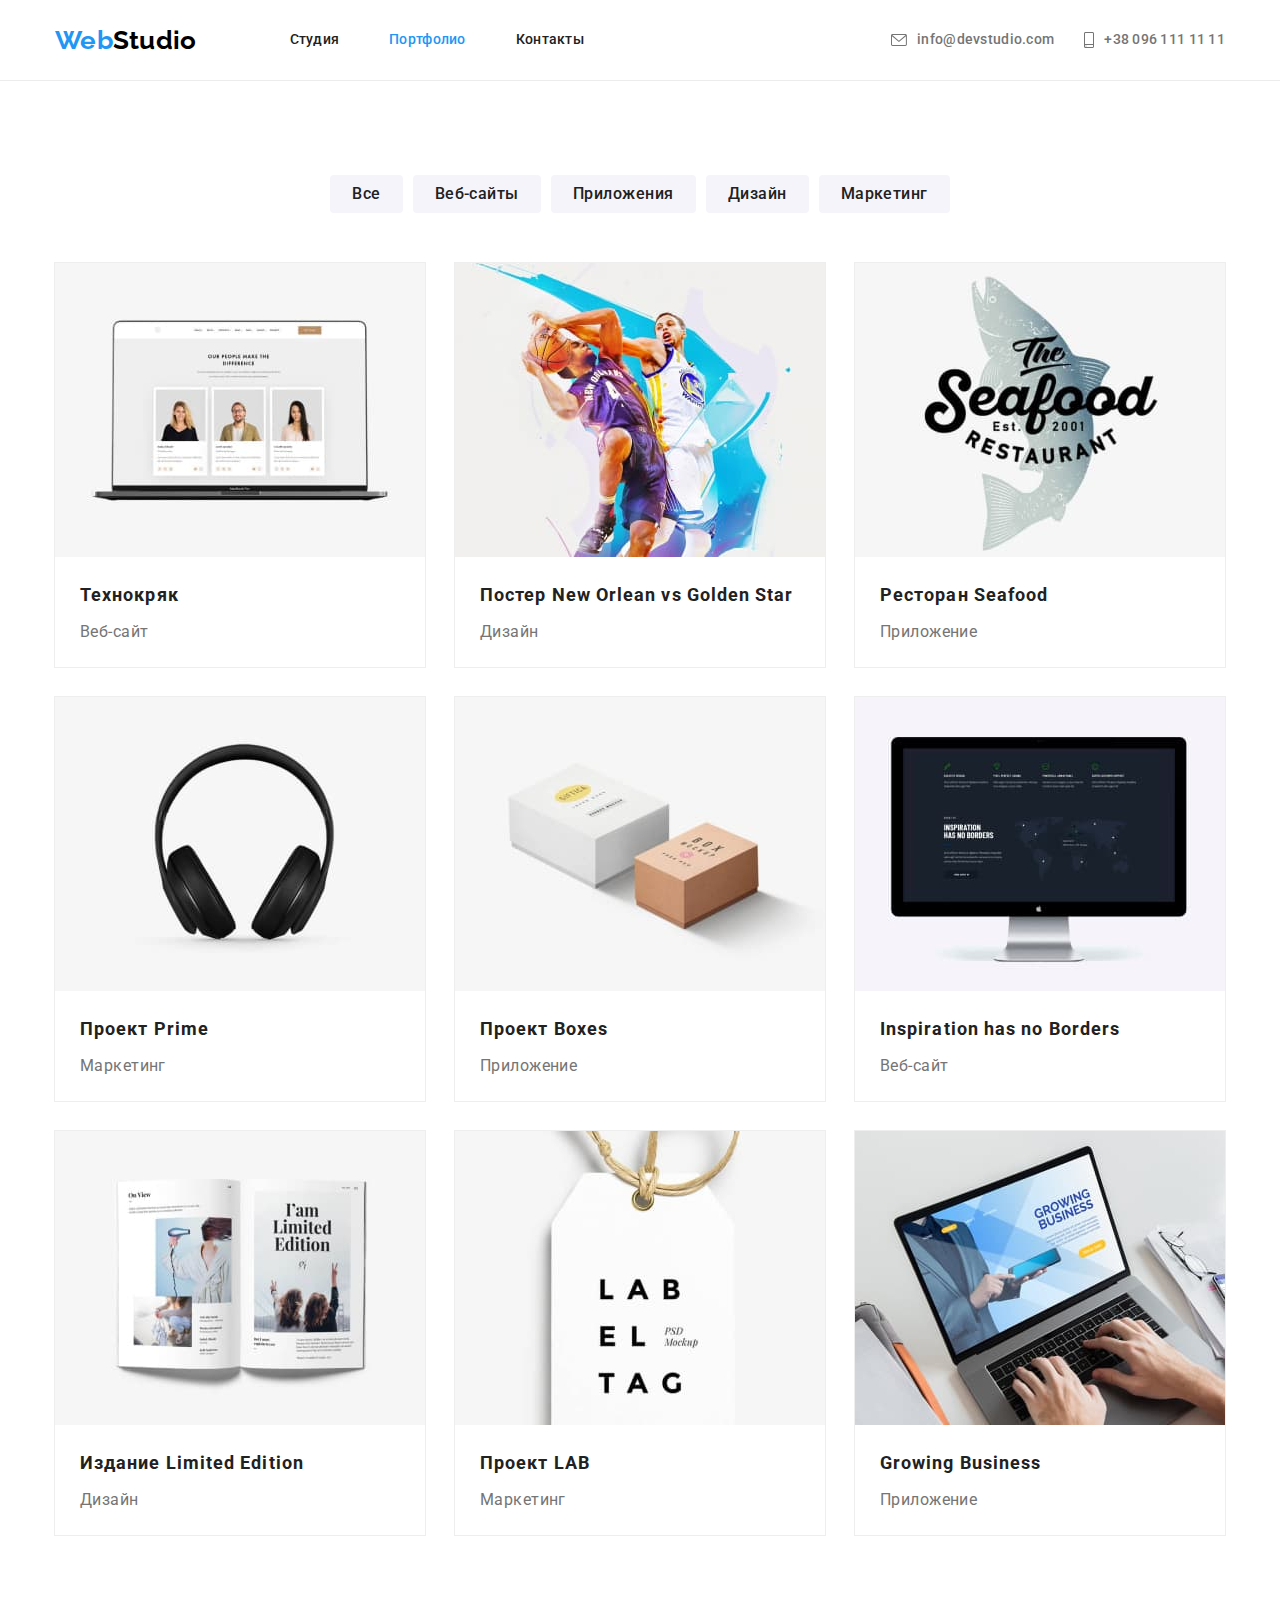
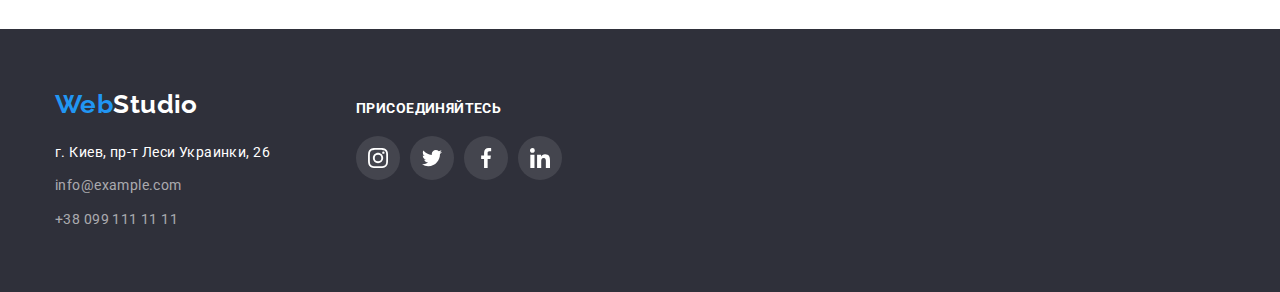
==== portfolio.html @ 7ec373a8 "Initial commit" ====
<!DOCTYPE html>
<html lang="ru">
<head>
    <meta charset="UTF-8">
    <meta http-equiv="X-UA-Compatible" content="IE=edge">
    <meta name="viewport" content="width=device-width, initial-scale=1.0">
    <title>Document</title>
    <!-- Шрифти -->
    <link rel="preconnect" href="https://fonts.googleapis.com">
    <link rel="preconnect" href="https://fonts.gstatic.com" crossorigin>
    <link href="https://fonts.googleapis.com/css2?family=Raleway:wght@700&family=Roboto:wght@400;500;700;900&display=swap"
    rel="stylesheet">
    <link rel="stylesheet" href="https://cdnjs.cloudflare.com/ajax/libs/modern-normalize/1.1.0/modern-normalize.min.css">
    <link rel="stylesheet" href="./css/styles.css">
</head>
<body>
    <!-- Секція Header -->
    <header class="header header-portfolio">
        <div class="header-container container">
            <nav class="header-nav">
            <a class="logo-link link" href="/"> Web<span class="logo-part">Studio</span></a>
             <ul class="header-list list">
                <li class="header-list-item">
                    <a class="header-link link" href="./index.html">Студия</a>
                </li>
                <li class="header-list-item">
                    <a class="header-link link current" href="./portfolio.html">Портфолио</a>
                </li>
                <li class="header-list-item">
                    <a class="header-link link" href="">Контакты</a>
                </li>
            </ul>
        </nav>
            <ul class="header-contacts list">
                <li class="header-contacts-item">
                <a class="header-mail link" href="mailto:info@devstudio.com">
                    <svg class="header-icon" width="16" height="12">
                        <use href="./images/icons/icons.svg#icon-header-mail"></use>
                    </svg>
                    info@devstudio.com</a>
            </li>
                <li class="header-contacts-item">
                <a class="header-tel link" href="tel:+380961111111">
                    <svg class="header-icon" width="10" height="16">
                        <use href="./images/icons/icons.svg#icon-header-tel"></use>
                    </svg>
                    +38 096 111 11 11</a>
                </li>
            </ul>
        </div>
    </header>
    <!-- Секція Main -->
    <main>
        <!-- Секція Portfolio -->
        <section class="portfolio">
            <div class="container container-portfolio">
            <h1 class="visually-hidden">Наше Портфолио</h1>
            <!-- Секция Buttons -->
            <ul class="buttons-list list">
                <li class="buttons-list-item">
                    <button class="buttons-item-btn btn" type="button">Все</button>
                </li>
                <li class="buttons-list-item">
                    <button class="buttons-item-btn btn" type="button">Веб-сайты</button>
                </li>
                <li class="buttons-list-item">
                    <button class="buttons-item-btn btn" type="button">Приложения</button>
                </li>
                <li class="buttons-list-item">
                    <button class="buttons-item-btn btn" type="button">Дизайн</button>
                </li>
                <li class="buttons-list-item">
                    <button class="buttons-item-btn btn" type="button">Маркетинг</button>
                </li>
            </ul>
            <!-- Секція Portfolio cards -->
            <ul class="portfolio-list list">
                <li class="portfolio-list-item">
                    <a class="portfolio-item-link link" href="">
                        <img class="portfolio-item-img" src="./images/portfolio-1.jpg" alt="Технокряк" width="370" height="290">
                        <div class="portfolio-box">
                            <h2 class="portfolio-item-h">Технокряк</h2>
                            <p class="portfolio-item-p">Веб-сайт</p>
                        </div>
                    </a>
                </li>
                <li class="portfolio-list-item">
                    <a class="portfolio-item-link link" href="">
                        <img class="portfolio-item-img" src="./images/portfolio-2.jpg" alt="Постер New Orlean vs Golden Star" width="370" height="290">
                        <div class="portfolio-box">
                        <h2 class="portfolio-item-h">Постер <span lang="en">New Orlean vs Golden Star</span></h2>
                        <p class="portfolio-item-p">Дизайн</p>
                        </div>
                    </a>
                </li>
                <li class="portfolio-list-item">
                    <a class="portfolio-item-link link" href="" rel="preconnect">
                        <img class="portfolio-item-img" src="./images/portfolio-3.jpg" alt="Ресторан Seafood" width="370" height="290">
                        <div class="portfolio-box">
                        <h2 class="portfolio-item-h">Ресторан <span lang="en">Seafood</span></h2>
                        <p class="portfolio-item-p">Приложение</p>
                        </div>
                    </a>
                </li>
                <li class="portfolio-list-item">
                    <a class="portfolio-item-link link" href="">
                        <img class="portfolio-item-img" src="./images/portfolio-4.jpg" alt="Проект Prime" width="370" height="290">
                        <div class="portfolio-box">
                        <h2 class="portfolio-item-h">Проект <span lang="en">Prime</span></h2>
                        <p class="portfolio-item-p">Маркетинг</p>
                        </div>
                    </a>
                </li>
                <li class="portfolio-list-item">
                    <a class="portfolio-item-link link" href="">
                        <img class="portfolio-item-img" src="./images/portfolio-5.jpg" alt="Проект Boxes" width="370" height="290">
                        <div class="portfolio-box">
                        <h2 class="portfolio-item-h">Проект <span lang="en">Boxes</span></h2>
                        <p class="portfolio-item-p">Приложение</p>
                        </div>
                    </a>
                </li>
                <li class="portfolio-list-item">
                    <a class="portfolio-item-link link" href="">
                        <img class="portfolio-item-img" src="./images/portfolio-6.jpg" alt="Inspiration has no Borders" width="370" height="290">
                        <div class="portfolio-box">
                        <h2 class="portfolio-item-h"><span lang="en">Inspiration has no Borders</span></h2>
                        <p class="portfolio-item-p">Веб-сайт</p>
                        </div>
                    </a>
                </li>
                <li class="portfolio-list-item">
                    <a class="portfolio-item-link link" href="">
                        <img class="portfolio-item-img" src="./images/portfolio-7.jpg" alt="Издание Limited Edition" width="370" height="290">
                        <div class="portfolio-box">
                        <h2 class="portfolio-item-h">Издание <span lang="en">Limited Edition</span></h2>
                        <p class="portfolio-item-p">Дизайн</p>
                        </div>
                    </a>
                </li>
                <li class="portfolio-list-item">
                    <a class="portfolio-item-link link" href="">
                        <img class="portfolio-item-img" src="./images/portfolio-8.jpg" alt="Проект LAB" width="370" height="290">
                        <div class="portfolio-box">
                        <h2 class="portfolio-item-h">Проект <span lang="en">LAB</span></h2>
                        <p class="portfolio-item-p">Маркетинг</p>
                        </div>
                    </a>
                </li>
                <li class="portfolio-list-item">
                    <a class="portfolio-item-link link" href="">
                        <img class="portfolio-item-img" src="./images/portfolio-9.jpg" alt="Growing Business" width="370" height="290">
                        <div class="portfolio-box">
                        <h2 class="portfolio-item-h"><span lang="en">Growing Business</span></h2>
                        <p class="portfolio-item-p">Приложение</p>
                        </div>
                    </a>
                </li>
            </ul>
            </div>
        </section>
    </main>
    <!-- Секція Footer -->
<footer class="footer">
    <div class="general-container container">
        <div class="footer-logo ">
            <a class="footer-logo-link link" href="/"> Web<span class="footer-logo-part">Studio</span></a>
            <address class="footer-address">
                <ul class="footer-list list">
                    <li class="footer-list-item">
                        <a class="footer-item-street link" href="https://goo.gl/maps/PtTUJVkeNcKxxMQ16" target="_blank"
                            rel="noopener noreferrer">г. Киев,
                            пр-т Леси Украинки, 26</a>
                    </li>
                    <li class="footer-list-item">
                        <a class="footer-item-mail link" href="mailto:info@example.com">info@example.com</a>
                    </li>
                    <li class="footer-list-item">
                        <a class="footer-item-tel link" href="tel:+380991111111">+38 099 111 11 11</a>
                    </li>
                </ul>
            </address>
        </div>
        <div class="join-us">
            <h3 class="join-us-h">присоединяйтесь</h3>
            <ul class="join-us-list list">
                <li class="join-us-item">
                    <a class="join-us-link link" href="" target="_blank" rel="noopener noreferrer"
                        aria-label="instagram">
                        <svg class="join-us-icon" width="20" height="20">
                            <use href="./images/icons/icons.svg#icon-instagram"></use>
                        </svg>
                    </a>
                </li>
                <li class="join-us-item">
                    <a class="join-us-link link" href="" target="_blank" rel="noopener noreferrer" aria-label="twitter">
                        <svg class="join-us-icon" width="20" height="20">
                            <use href="./images/icons/icons.svg#icon-twitter"></use>
                        </svg>
                    </a>
                </li>
                <li class="join-us-item">
                    <a class="join-us-link link" href="" target="_blank" rel="noopener noreferrer"
                        aria-label="facebook">
                        <svg class="join-us-icon" width="20" height="20">
                            <use href="./images/icons/icons.svg#icon-facebook"></use>
                        </svg>
                    </a>
                </li>
                <li class="join-us-item">
                    <a class="join-us-link link" href="" target="_blank" rel="noopener noreferrer"
                        aria-label="linkedin">
                        <svg class="join-us-icon" width="20" height="20">
                            <use href="./images/icons/icons.svg#icon-linkedin"></use>
                        </svg>
                    </a>
                </li>
            </ul>
        </div>
    </div>
</footer>
</body>
</html>
---- css/styles.css ----
:root {
    /* fonts */
    --main-font: "Roboto";
    --secondary-font:"Raleway";

    /* text colors */
    --accent-txt-clr: #2196F3; 
    --black-txt-clr: #212121;
    --white-txt-clr: #FFFFFF;
    --contact-txt-clr: #757575; 
    --header-logo-clr:#000000;
    --footer-mail-tel-clr: rgba(255, 255, 255, 0.6);
    --grey-txt-clr: #757575;
    --icon-clr: #AFB1B8;


    /* Background colors */
    --bg-dark-clr: #2F303A;
    --bg-btn-clr: #F5F4FA;
    --bg-wh-clr: #FFFFFF;
    --bg-middle-clr: #E5E5E5;
    --portfolio-border-clr: #EEEEEE;
    --portfolio-header-border-clr: #ECECEC;
    --bg-footer-icons: rgba(255, 255, 255, 0.1);

    /* others */
    --items: 9;
    --indent: 30px;
}

body {
    font-family: var(--main-font), sans-serif;
    font-size: 14px;
    line-height: 1.67;
    letter-spacing: 0.03em;
    color: var(--black-txt-clr);
}

/* reset */

h1,
h2,
h3,
h4,
p {
    margin: 0;;
}

img {
    display: block;
    max-width: 100%;
    height: auto;
}

/* hidden */

.visually-hidden {
    position: absolute;
    width: 1px;
    height: 1px;
    margin: -1px;
    padding: 0;
    overflow: hidden;
    border: 0;
    clip: rect(0 0 0 0);
    white-space: nowrap;
    clip-path: inset(100%);

}

/* common styles */

.section {
    padding-top: 95px;
}

.container {
    width: 1200px;
    padding-left: 15px;
    padding-right: 15px;
    margin: 0 auto;
}

.link {
    text-decoration: none;
}

.list {
    list-style: none;
    margin: 0;
    padding: 0;
}

.btn {
    font-family: inherit;
    font-weight: 500;
    font-size: 16px;
    line-height: 1.62;
    text-align: center;
    letter-spacing: 0.03em;
    color: var(--black-txt-clr);
    background-color: var(--bg-btn-clr);
    border: none;
    border-radius: 4px;
    padding: 6px 22px 6px 22px;
    
}

.btn:hover,
.btn:focus {
    box-shadow: 0px 4px 4px 0px rgba(0, 0, 0, 0.25);
}

.btn:hover,
.btn:focus {
    background-color: var(--accent-txt-clr);
    color: var(--bg-btn-clr);
}

.btn {
    cursor: pointer;
}

/* header section */

.header-container {
    min-height: 80px;
    display: flex;
    justify-content: space-between;
    align-items:center;
}

.header-nav {
    display: flex;
    align-items: center;
    
}

.header-list {
    display: flex;
    margin-left: 93px;
}

.header-list-item {
    margin-right: 50px;
}

.header-list-item:last-child {
    margin-right: 0;
}

.header-contacts {
    display:flex;
}

.header-contacts-item {
    display: list-item;
    text-align: match-parent;
}

.header-tel {
    margin-left: 30px;
}

.header {
    font-weight: 500;
    font-size: 14px;
    line-height: 1.14;
    letter-spacing: 0.02em;
    background-color: var(--bg-wh-clr);
    
}

.logo-link {
    font-family: "Raleway";
    font-weight: 700;
    font-size: 26px;
    line-height: 1.19;
    color: var(--accent-txt-clr);
}

.logo-part {
    color: var(--header-logo-clr)
}

.header-link {
    display: block;
    padding-top: 32px;
    padding-bottom: 32px;
    font-weight: 500;
    font-size: 14px;
    line-height: 1.14;
    letter-spacing: 0.02em;
    color: var(--black-txt-clr); 
}

.header-nav .link.current {
    color: var(--accent-txt-clr);
}

.header-link:hover,
.header-link:focus {
    color: var(--accent-txt-clr);
}

.header-icon {
    display: flex;
    vertical-align: middle;
    align-items: center;
    justify-content: center;
    fill:currentColor;
    margin-right: 10px;
}

.header-mail,
.header-tel {
    display: flex;
    align-items: center;
    padding-top: 32px;
    padding-bottom: 32px;
    
    color: var(--contact-txt-clr);
}

.header-mail:hover,
.header-mail:focus {
    color: var(--accent-txt-clr);
}

.header-tel:hover,
.header-tel:focus {
    color: var(--accent-txt-clr);

}

.header-portfolio {
    border-bottom: 1px solid var(--portfolio-header-border-clr);
}
/* page studio start */

/* section main idea */

.idea {
    max-width: 1600px;
    max-height: 600px;
    margin: 0 auto;

    background-image: linear-gradient(to right,
     rgba(47, 48, 58, 0.4),
     rgba(47, 48, 58, 0.4)), 
    url(../images/idea-bg.png);
    background-repeat: no-repeat;
    background-position: center;
    background-size: cover;
    padding-top: 200px;
    padding-bottom: 200px;
}

.idea-h {
    font-weight: 900;
    font-size: 44px;
    line-height: 1.36;
    text-align: center;
    letter-spacing: 0.06em;
    text-transform: uppercase;
    color: var(--white-txt-clr);
    width: 696px;

    margin-bottom: 30px;
    margin-left: auto;
    margin-right: auto;
}

.idea-btn {
    background-color: var(--accent-txt-clr);
    border-radius: 4px;
    padding: 10px 32px 10px 32px;
    border: none;
    box-shadow: 0px 4px 4px 0px rgba(0, 0, 0, 0.15);
}

.idea-btn {
    font-family: inherit;
    font-weight: 700;
    font-size: 16px;
    line-height: 1.88;
    letter-spacing: 0.06em;
    color: var(--white-txt-clr);

    display: block;
    margin-left: auto;
    margin-right: auto;
}

/* section our pros */

.pros-list {
    display:flex;
    align-items: center;
}

.pros-icon-container {
    display: flex;
    min-width: 270px;
    min-height: 120px;
    justify-content: center;
    align-items: center;
    background-color: var(--bg-btn-clr);
    
    margin-bottom: 30px;
    border-radius: 4px;
}

.pros-icon {
    display: flex;
    justify-content: center;
    align-items:baseline;
    width: 70px;
    height: 70px;
}

.pros-list-item:not(:last-child) {
    margin-right: 30px;
}

.pros-list-item-h {
    font-weight: 700;
    font-size: 14px;
    line-height: 1.14;
    text-transform: uppercase;
    color: var(--black-txt-clr);
    
    width: 270px;
    margin-bottom: 10px;
}

.pros-list-item-p {
    font-size: 14px;
    line-height: 1.71;
    color: var(--grey-txt-clr);
}

/* section what we do */

.what-we-do {
    padding-bottom: 95px;
}

.what-we-do-list {
    display: flex;
}

.what-we-do-list-item:not(:last-child) {
    margin-right: 30px;
}

.what-we-do-h {
    font-weight: 700;
    font-size: 36px;
    line-height: 1.16;
    text-align: center;
    color: var(--black-txt-clr);
    margin-bottom: 50px;
}

/* section our team */

.team {
    background-color: var(--bg-btn-clr);
    padding-bottom: 95px;
}


.team-h {
    font-weight: 700;
    font-size: 36px;
    line-height: 1.16;
    text-align: center;
    color: var(--black-txt-clr);
    margin-bottom: 50px;
}

.team-list {
    display: flex;
}

.team-list-item {
    background: #FFFFFF;
    box-shadow: 0px 1px 3px rgba(0, 0, 0, 0.12), 0px 1px 1px rgba(0, 0, 0, 0.14), 0px 2px 1px rgba(0, 0, 0, 0.2);
    border-radius: 0px 0px 4px 4px;

    

}

.team-list-item:not(:last-child) {
    margin-right: 30px;
}

.team-list-info {
    padding-top: 30px;
    padding-bottom: 30px;
}

.team-list-h {
    font-weight: 500;
    font-size: 16px;
    line-height: 1.18;
    text-align: center;
    color: var(--black-txt-clr);

    
    margin-bottom: 10px;
}

.team-list-p {
    font-size: 16px;
    line-height: 1.18;
    text-align: center;
    color: var(--grey-txt-clr);

    margin-bottom: 15px;
}

.team-sm-list {
    display: flex;
    justify-content: center;
    
}

.team-sm-item:not(:last-child) {
    margin-right: 10px;
}

.team-sm-link {
    display: flex;
    align-items: center;
    justify-content: center;
    width: 44px;
    height: 44px;
    border-radius: 50%;
    fill: var(--icon-clr);
    background-color: var(--bg-wh-clr);
}

.team-sm-link:hover,
.team-sm-link:focus {
    fill: var(--white-txt-clr);
    background-color: var(--accent-txt-clr);
}

/* Секція Clients */
.clients {
    padding-top: 95px;
    padding-bottom: 95px;
}

.clients-h {
    font-weight: 700;
    font-size: 36px;
    line-height: 1.16;
    text-align: center;
    letter-spacing: 0.03em;
    margin-bottom: 50px;

    color: var(--black-txt-clr);
}

.clients-list {
    display: flex;
    justify-content: center;
}

.clients-item-link {
    display: flex;
    align-items: center;
    justify-content: center;
    width: 170px;
    height: 92px;
    border: 1px solid var(--icon-clr);
    border-radius: 4px;
    fill: var(--icon-clr);
    background-color: var(--bg-wh-clr);
}

.clients-item-link:hover,
.clients-item-link:focus {
    border: 1px solid var(--accent-txt-clr);
    fill: var(--accent-txt-clr);
    background-color: var(--bg-wh-clr);
}

.clients-list-item:not(:last-child) {
    margin-right: 30px;
}

/* page studio end */

/* page portfolio start */


/* section  portfolio */

.portfolio {
    padding: 94px 0;
}

.our-portfolio {
    background-color: var(--bg-middle-clr);
}

.buttons-list {
    display: flex;
    margin-bottom: 50px;
    justify-content: center;
}

.buttons-list-item:not(:last-child) {
    margin-right: 10px;
}

.portfolio-list {
    display: flex;
    flex-wrap: wrap;
    margin: calc(-1 * (var(--indent)) / 2);
}

.portfolio-item-link {
    display: block;
}

.portfolio-item-link:hover,
.portfolio-item-link:focus {
    box-shadow: 0px 1px 1px rgba(0, 0, 0, 0.12), 0px 4px 4px rgba(0, 0, 0, 0.06), 1px 4px 6px rgba(0, 0, 0, 0.16);
}

.portfolio-list-item {
    outline: 1px solid var(--portfolio-border-clr);
    flex-basis: calc((100% - var(var(--indent)) * var(--items) / var(--items)));
    margin: calc((var(--indent)) / 2);
}

.portfolio-box {
    padding: 20px 25px 20px 25px;
}

.portfolio-item-h {
    font-weight: 700;
    font-size: 18px;
    line-height: 2;
    letter-spacing: 0.06em;
    color: var(--black-txt-clr);
    margin-bottom: 4px;
}

.portfolio-item-p {
    font-size: 16px;
    line-height: 1.88;
    color: var(--grey-txt-clr);
}

/* footer section */

.footer {
    background-color: var(--bg-dark-clr);
    padding-top: 60px;
    padding-bottom: 60px;
    display: flex;
    align-items: baseline;
}

.general-container {
    display: flex;
    align-items: baseline; 
}

.footer-logo {
    min-width: 231px;
}

.footer-list {
    font-style: normal;
    
}

.footer-list-item:not(:last-child) {
    margin-bottom: 10px;
}

.footer-logo-link {
    font-family: "Raleway";
    font-weight: 700;
    font-size: 26px;
    line-height: 1.19;
    color: var(--accent-txt-clr);
}

.footer-logo-part {
    color: var(--white-txt-clr);
}

.footer-address {
    margin-top: 20px;
}

.footer-item-street {
    font-size: 14px;
    line-height: 1.71;
    color: var(--white-txt-clr);
}

.footer-item-mail {
    font-size: 14px;
    line-height: 1.71; 
    color: var(--footer-mail-tel-clr);
    
}

.footer-item-tel {
    font-size: 14px;
    line-height: 1.71;
    color: var(--footer-mail-tel-clr);
}

.join-us-h {
    font-weight: 700;
    font-size: 14px;
    line-height: 16px;
    letter-spacing: 0.03em;
    text-transform: uppercase;
    color: var(--white-txt-clr);

    margin-bottom: 20px;

}

.join-us {
    display: block;
    margin-left: 70px;
    
}


.join-us-list {
    display: flex;
    justify-content: baseline;
}

.join-us-item:not(:last-child) {
    margin-right: 10px;
}

.join-us-link {
    display: flex;
    align-items: center;
    justify-content: center;
    width: 44px;
    height: 44px;
    border-radius: 50%;
    fill: var(--bg-wh-clr);
    background-color: var(--bg-footer-icons);
}

.join-us-link:hover,
.join-us-link:focus {
    fill: var(--bg-wh-clr);
    background-color: var(--accent-txt-clr);
}

/* page portfolio end */


/* hidden */

.visual-hidden {
    visibility: hidden;
}
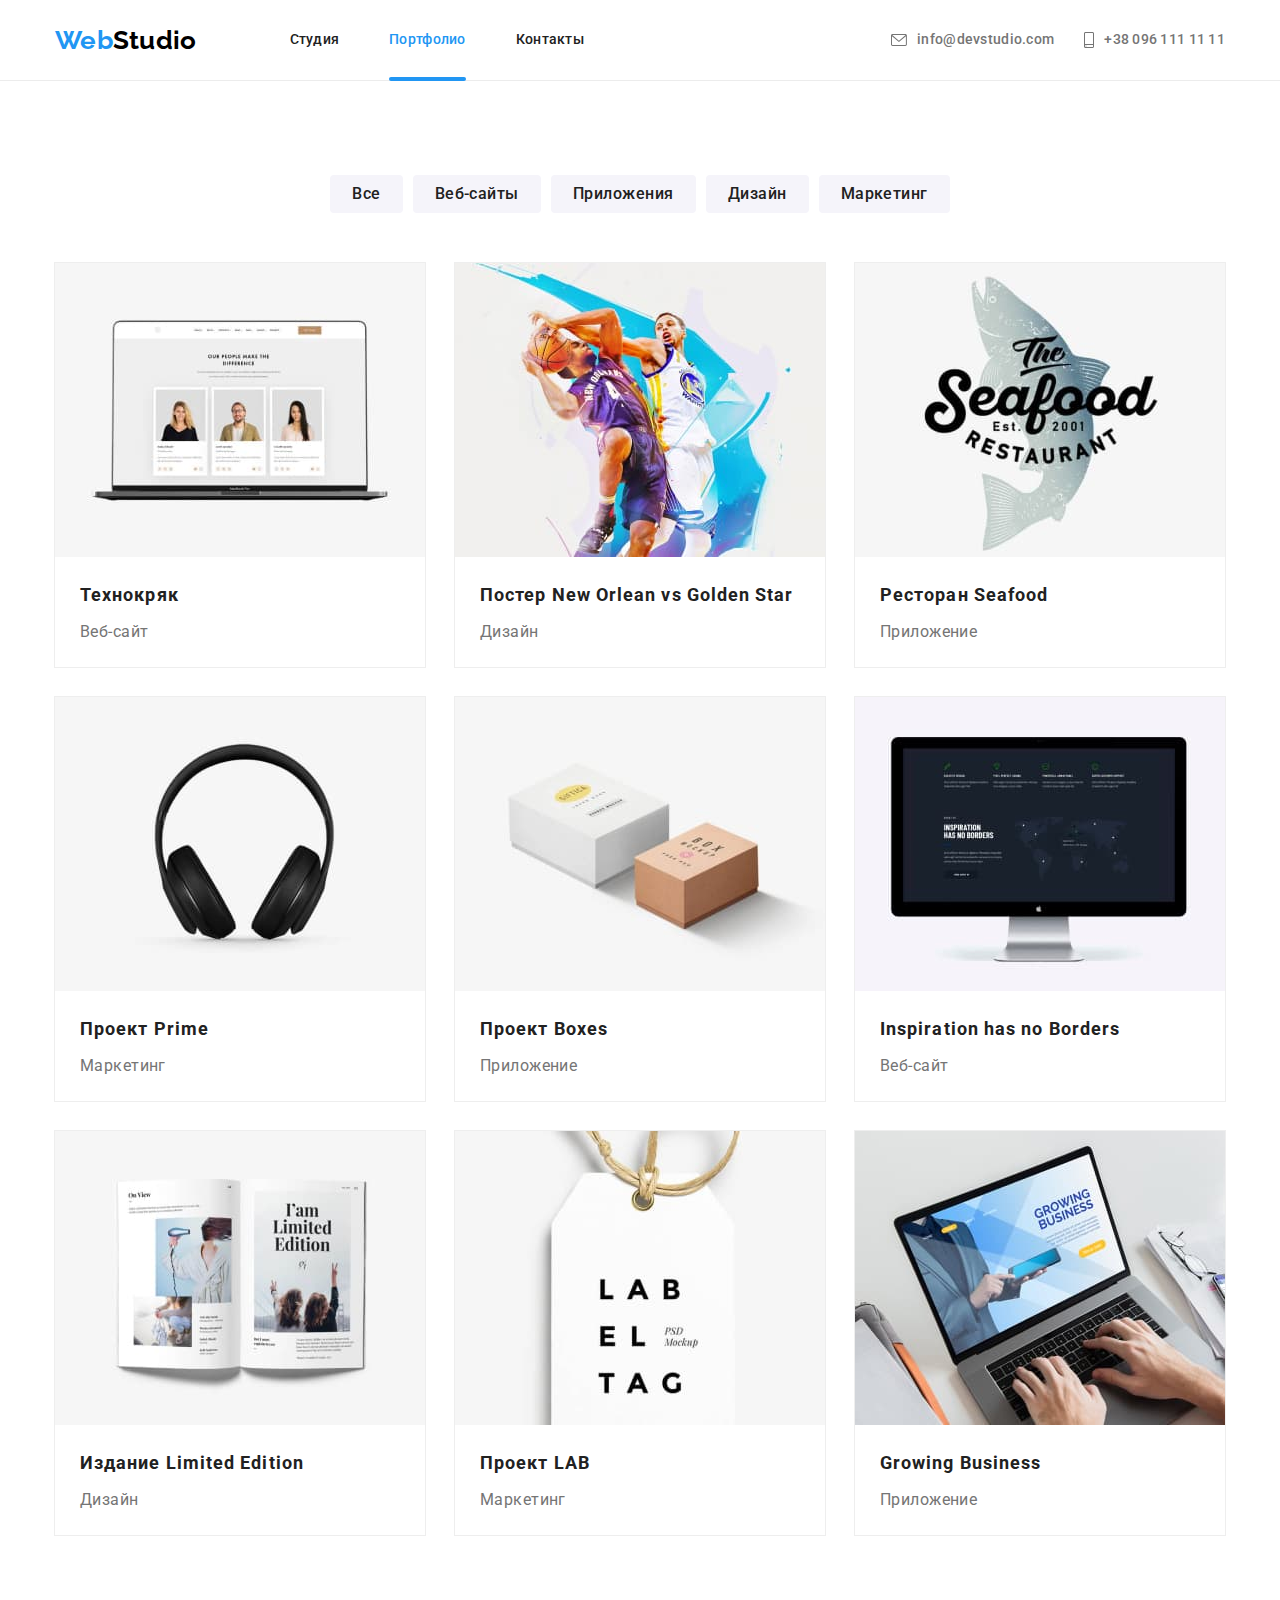
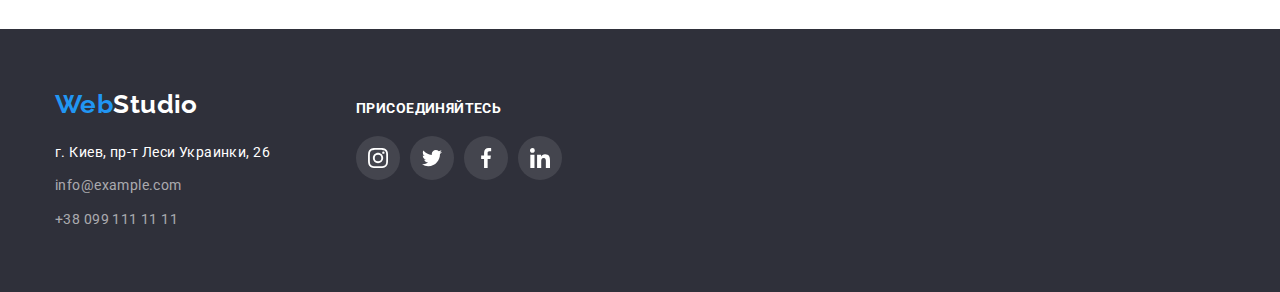
==== commit c3d495ba: "hw 5" ====
--- a/portfolio.html
+++ b/portfolio.html
@@ -76,17 +76,28 @@
             <!-- Секція Portfolio cards -->
             <ul class="portfolio-list list">
                 <li class="portfolio-list-item">
-                    <a class="portfolio-item-link link" href="">
+                    <div class="portfolio-img-wrap">
+                        <a class="portfolio-item-link link" href="">
                         <img class="portfolio-item-img" src="./images/portfolio-1.jpg" alt="Технокряк" width="370" height="290">
-                        <div class="portfolio-box">
-                            <h2 class="portfolio-item-h">Технокряк</h2>
-                            <p class="portfolio-item-p">Веб-сайт</p>
-                        </div>
-                    </a>
-                </li>
-                <li class="portfolio-list-item">
+                            <div class="portfolio-overlay">
+                                <p class="portfolio-desc">Ресурс предлагает комплексные предложения с разным уровнем функционала и сервисов. Все это позволит посетителю получить исчерпывающие сведения о компании или частном лице.</p>
+                            </div>
+                        </a>
+                    </div>
+                    <div class="portfolio-box">
+                        <h2 class="portfolio-item-h">Технокряк</h2>
+                        <p class="portfolio-item-p">Веб-сайт</p>
+                    </div>
+                </li>
+                <li class="portfolio-list-item">
+                    <div class="portfolio-img-wrap">
                     <a class="portfolio-item-link link" href="">
                         <img class="portfolio-item-img" src="./images/portfolio-2.jpg" alt="Постер New Orlean vs Golden Star" width="370" height="290">
+                         <div class="portfolio-overlay">
+                                <p class="portfolio-desc">Ресурс предлагает комплексные предложения с разным уровнем функционала и сервисов. Все это позволит посетителю получить исчерпывающие сведения о компании или частном лице.</p>
+                            </div>
+                            </a>
+                            </div>
                         <div class="portfolio-box">
                         <h2 class="portfolio-item-h">Постер <span lang="en">New Orlean vs Golden Star</span></h2>
                         <p class="portfolio-item-p">Дизайн</p>
@@ -94,8 +105,14 @@
                     </a>
                 </li>
                 <li class="portfolio-list-item">
+                    <div class="portfolio-img-wrap">
                     <a class="portfolio-item-link link" href="" rel="preconnect">
                         <img class="portfolio-item-img" src="./images/portfolio-3.jpg" alt="Ресторан Seafood" width="370" height="290">
+                         <div class="portfolio-overlay">
+                                <p class="portfolio-desc">Ресурс предлагает комплексные предложения с разным уровнем функционала и сервисов. Все это позволит посетителю получить исчерпывающие сведения о компании или частном лице.</p>
+                            </div>
+                            </a>
+                            </div>
                         <div class="portfolio-box">
                         <h2 class="portfolio-item-h">Ресторан <span lang="en">Seafood</span></h2>
                         <p class="portfolio-item-p">Приложение</p>
@@ -103,8 +120,14 @@
                     </a>
                 </li>
                 <li class="portfolio-list-item">
+                    <div class="portfolio-img-wrap">
                     <a class="portfolio-item-link link" href="">
                         <img class="portfolio-item-img" src="./images/portfolio-4.jpg" alt="Проект Prime" width="370" height="290">
+                         <div class="portfolio-overlay">
+                                <p class="portfolio-desc">Ресурс предлагает комплексные предложения с разным уровнем функционала и сервисов. Все это позволит посетителю получить исчерпывающие сведения о компании или частном лице.</p>
+                            </div>
+                            </a>
+                            </div>
                         <div class="portfolio-box">
                         <h2 class="portfolio-item-h">Проект <span lang="en">Prime</span></h2>
                         <p class="portfolio-item-p">Маркетинг</p>
@@ -112,8 +135,14 @@
                     </a>
                 </li>
                 <li class="portfolio-list-item">
+                    <div class="portfolio-img-wrap">
                     <a class="portfolio-item-link link" href="">
                         <img class="portfolio-item-img" src="./images/portfolio-5.jpg" alt="Проект Boxes" width="370" height="290">
+                         <div class="portfolio-overlay">
+                                <p class="portfolio-desc">Ресурс предлагает комплексные предложения с разным уровнем функционала и сервисов. Все это позволит посетителю получить исчерпывающие сведения о компании или частном лице.</p>
+                            </div>
+                            </a>
+                            </div>
                         <div class="portfolio-box">
                         <h2 class="portfolio-item-h">Проект <span lang="en">Boxes</span></h2>
                         <p class="portfolio-item-p">Приложение</p>
@@ -121,8 +150,14 @@
                     </a>
                 </li>
                 <li class="portfolio-list-item">
+                    <div class="portfolio-img-wrap">
                     <a class="portfolio-item-link link" href="">
                         <img class="portfolio-item-img" src="./images/portfolio-6.jpg" alt="Inspiration has no Borders" width="370" height="290">
+                         <div class="portfolio-overlay">
+                                <p class="portfolio-desc">Ресурс предлагает комплексные предложения с разным уровнем функционала и сервисов. Все это позволит посетителю получить исчерпывающие сведения о компании или частном лице.</p>
+                            </div>
+                            </a>
+                            </div>
                         <div class="portfolio-box">
                         <h2 class="portfolio-item-h"><span lang="en">Inspiration has no Borders</span></h2>
                         <p class="portfolio-item-p">Веб-сайт</p>
@@ -130,8 +165,14 @@
                     </a>
                 </li>
                 <li class="portfolio-list-item">
+                    <div class="portfolio-img-wrap">
                     <a class="portfolio-item-link link" href="">
                         <img class="portfolio-item-img" src="./images/portfolio-7.jpg" alt="Издание Limited Edition" width="370" height="290">
+                         <div class="portfolio-overlay">
+                                <p class="portfolio-desc">Ресурс предлагает комплексные предложения с разным уровнем функционала и сервисов. Все это позволит посетителю получить исчерпывающие сведения о компании или частном лице.</p>
+                            </div>
+                            </a>
+                            </div>
                         <div class="portfolio-box">
                         <h2 class="portfolio-item-h">Издание <span lang="en">Limited Edition</span></h2>
                         <p class="portfolio-item-p">Дизайн</p>
@@ -139,8 +180,14 @@
                     </a>
                 </li>
                 <li class="portfolio-list-item">
+                    <div class="portfolio-img-wrap">
                     <a class="portfolio-item-link link" href="">
                         <img class="portfolio-item-img" src="./images/portfolio-8.jpg" alt="Проект LAB" width="370" height="290">
+                         <div class="portfolio-overlay">
+                                <p class="portfolio-desc">Ресурс предлагает комплексные предложения с разным уровнем функционала и сервисов. Все это позволит посетителю получить исчерпывающие сведения о компании или частном лице.</p>
+                            </div>
+                            </a>
+                            </div>
                         <div class="portfolio-box">
                         <h2 class="portfolio-item-h">Проект <span lang="en">LAB</span></h2>
                         <p class="portfolio-item-p">Маркетинг</p>
@@ -148,8 +195,14 @@
                     </a>
                 </li>
                 <li class="portfolio-list-item">
+                    <div class="portfolio-img-wrap">
                     <a class="portfolio-item-link link" href="">
                         <img class="portfolio-item-img" src="./images/portfolio-9.jpg" alt="Growing Business" width="370" height="290">
+                         <div class="portfolio-overlay">
+                                <p class="portfolio-desc">Ресурс предлагает комплексные предложения с разным уровнем функционала и сервисов. Все это позволит посетителю получить исчерпывающие сведения о компании или частном лице.</p>
+                            </div>
+                            </a>
+                            </div>
                         <div class="portfolio-box">
                         <h2 class="portfolio-item-h"><span lang="en">Growing Business</span></h2>
                         <p class="portfolio-item-p">Приложение</p>
--- a/css/styles.css
+++ b/css/styles.css
@@ -22,10 +22,16 @@
     --portfolio-border-clr: #EEEEEE;
     --portfolio-header-border-clr: #ECECEC;
     --bg-footer-icons: rgba(255, 255, 255, 0.1);
+    --bg-wwd-clr: rgba(47, 48, 58, 0.8);
+    --bg-overlay-clr: rgba(33, 150, 243, 0.9);
+    --bg-modal: rgba(0, 0, 0, 0.2);
 
     /* others */
     --items: 9;
     --indent: 30px;
+
+    /* animation */
+    --anim: 250ms cubic-bezier(0.4, 0, 0.2, 1);
 }
 
 body {
@@ -139,10 +145,12 @@
 .header-list {
     display: flex;
     margin-left: 93px;
+    
 }
 
 .header-list-item {
     margin-right: 50px;
+    position: relative;
 }
 
 .header-list-item:last-child {
@@ -192,6 +200,19 @@
     line-height: 1.14;
     letter-spacing: 0.02em;
     color: var(--black-txt-clr); 
+    transition: color var(--anim);
+}
+
+.header-link.link.current::after {
+    position: absolute;
+    display: block;
+    content: '';
+    bottom: -1px;
+    left: 0;
+    height: 4px;
+    width: 100%;
+    border-radius: 2px;
+    background-color: var(--accent-txt-clr);
 }
 
 .header-nav .link.current {
@@ -220,6 +241,7 @@
     padding-bottom: 32px;
     
     color: var(--contact-txt-clr);
+    transition: color var(--anim), fill var(--anim);
 }
 
 .header-mail:hover,
@@ -272,24 +294,88 @@
 }
 
 .idea-btn {
+    font-family: inherit;
+    font-weight: 700;
+    font-size: 16px;
+    line-height: 1.88;
+    letter-spacing: 0.06em;
+    color: var(--white-txt-clr);
+    
+    display: block;
+    margin-left: auto;
+    margin-right: auto;
+
+
     background-color: var(--accent-txt-clr);
     border-radius: 4px;
     padding: 10px 32px 10px 32px;
     border: none;
     box-shadow: 0px 4px 4px 0px rgba(0, 0, 0, 0.15);
-}
-
-.idea-btn {
-    font-family: inherit;
-    font-weight: 700;
-    font-size: 16px;
-    line-height: 1.88;
-    letter-spacing: 0.06em;
+    cursor: pointer;
+    transition: color var(--anim), background-color var(--anim);
+}
+
+
+
+.idea-btn:hover,
+.idea-btn:focus {
     color: var(--white-txt-clr);
-
-    display: block;
-    margin-left: auto;
-    margin-right: auto;
+    background-color: var(--accent-txt-clr);
+    cursor: pointer;
+}
+
+/* Modal Window */
+.backdrop {
+    position: fixed;
+    top: 0;
+    left: 0;
+    width: 100%;
+    height: 100%;
+
+    background-color: var(--bg-modal);
+
+    opacity: 1;
+    visibility: visible;
+    pointer-events: initial;
+
+    transition: opacity var(--anim), visibility var(--anim);
+}
+
+.backdrop.is-hidden {
+    opacity: 0;
+    visibility: hidden;
+    pointer-events: none;
+    
+}
+
+.modal {
+    position: absolute;
+    top: 50%;
+    left: 50%;
+    transform: translate(-50%, -50%);
+
+    min-width: 528px;
+    min-height: 581px;
+    background-color: var(--bg-wh-clr);
+    box-shadow: 0px 1px 3px rgba(0, 0, 0, 0.12), 0px 1px 1px rgba(0, 0, 0, 0.14), 0px 2px 1px rgba(0, 0, 0, 0.2);
+    border-radius: 4px;
+    transition: transform var(--anim);
+}
+
+.modal-close-btn {
+    position: absolute;
+    right: 8px;
+    top: 8px;
+    display: flex;
+    align-items: center;
+    justify-content: center;
+    width: 30px;
+    height: 30px;
+
+    border: 1px solid rgba(0, 0, 0, 0.1);
+    border-radius: 50%;
+    background-color: transparent;
+    cursor: pointer;
 }
 
 /* section our pros */
@@ -318,6 +404,8 @@
     width: 70px;
     height: 70px;
 }
+
+
 
 .pros-list-item:not(:last-child) {
     margin-right: 30px;
@@ -344,14 +432,6 @@
 
 .what-we-do {
     padding-bottom: 95px;
-}
-
-.what-we-do-list {
-    display: flex;
-}
-
-.what-we-do-list-item:not(:last-child) {
-    margin-right: 30px;
 }
 
 .what-we-do-h {
@@ -361,6 +441,42 @@
     text-align: center;
     color: var(--black-txt-clr);
     margin-bottom: 50px;
+}
+
+.what-we-do-list {
+    display: flex;
+}
+
+.what-we-do-list-item {
+    z-index: -1;
+}
+
+.what-we-do-list-item:not(:last-child) {
+    margin-right: 30px;
+}
+
+.what-we-do-img-wrap {
+    position: relative;
+}
+
+.what-we-do-img {
+    display: block;
+}
+
+.what-we-do-desc {
+    font-weight: 700;
+    line-height: 1.14;
+    text-align: center;
+    text-transform: uppercase;
+    position: absolute;
+    bottom: 0;
+    left: 0;
+
+    height: 70px;
+    width: 100%;
+    padding: 27px 82px 27px 82px;
+    color: var(--white-txt-clr);
+    background-color: var(--bg-wwd-clr);
 }
 
 /* section our team */
@@ -441,6 +557,7 @@
     border-radius: 50%;
     fill: var(--icon-clr);
     background-color: var(--bg-wh-clr);
+    transition: color var(--anim), background-color var(--anim);
 }
 
 .team-sm-link:hover,
@@ -480,7 +597,7 @@
     border: 1px solid var(--icon-clr);
     border-radius: 4px;
     fill: var(--icon-clr);
-    background-color: var(--bg-wh-clr);
+    transition: color var(--anim), border-color var(--anim);
 }
 
 .clients-item-link:hover,
@@ -515,6 +632,10 @@
     justify-content: center;
 }
 
+.buttons-item-btn {
+    transition: box-shadow var(--anim), color var(--anim), background-color var(--anim);
+}
+
 .buttons-list-item:not(:last-child) {
     margin-right: 10px;
 }
@@ -527,7 +648,15 @@
 
 .portfolio-item-link {
     display: block;
-}
+   
+    
+}
+
+.portfolio-img-wrap {
+    position: relative;
+    overflow: hidden;
+}
+
 
 .portfolio-item-link:hover,
 .portfolio-item-link:focus {
@@ -535,9 +664,40 @@
 }
 
 .portfolio-list-item {
+   
     outline: 1px solid var(--portfolio-border-clr);
     flex-basis: calc((100% - var(var(--indent)) * var(--items) / var(--items)));
     margin: calc((var(--indent)) / 2);
+    
+
+}
+
+.portfolio-list-item:hover .portfolio-overlay {
+    transform: translateY(0);
+}
+
+.portfolio-overlay {
+    position: absolute;
+    top: 0;
+    left: 0;
+
+    transform: translateY(100%);
+
+    width: 100%;
+    height: 294px;
+    display: flex;
+    align-items: center;
+    justify-content: center;
+    padding: 63px 24px 63px 24px;
+    background-color: var(--bg-overlay-clr);
+
+    transition: transform var(--anim);
+}
+
+.portfolio-desc {
+    font-size: 18px;
+    line-height: 1.56;
+    color: var(--white-txt-clr);
 }
 
 .portfolio-box {
@@ -659,6 +819,7 @@
     border-radius: 50%;
     fill: var(--bg-wh-clr);
     background-color: var(--bg-footer-icons);
+    transition: background-color var(--anim);
 }
 
 .join-us-link:hover,
